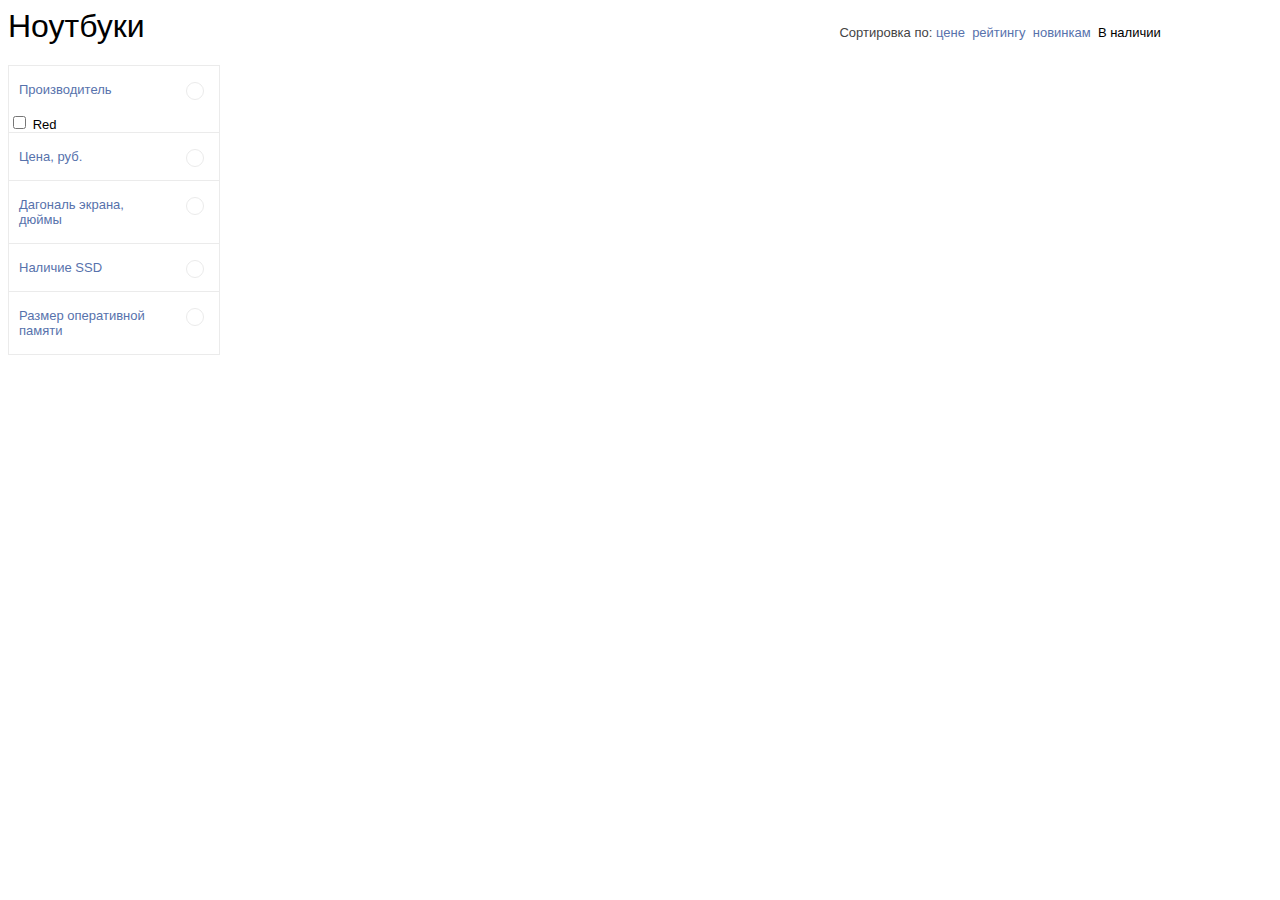
==== laptop.html @ 9df3f919 "1" ====
<!DOCTYPE html>
<html>
  <head>
    <title>
      Ноутбуки
    </title>
    <link href='/style/style.css' rel='stylesheet'>
    <script src='/js/jquery-2.1.4.js'></script>
    <link href='/style/jquery-ui.min.css' rel='stylesheet'>
    <script src='/js/jquery-ui.min.js'></script>
  </head>
  <body class='page'>
    <div class='header'>
      <div class='header__title'>
        Ноутбуки
      </div>
      <div class='sort'>
        <div class='sort__item sort__title'>
          Сортировка по:
        </div>
        <div class='sort__item'>
          <a class='sort__links' href='#'>цене</a>
          <img>
        </div>
        <div class='sort__item'>
          <a class='sort__links' href='#'>рейтингу</a>
          <img>
        </div>
        <div class='sort__item'>
          <a class='sort__links' href='#'>новинкам</a>
          <img>
        </div>
        <div class='sort__item sort__in-stock'>
          В наличии
        </div>
        <div class='sort__item sort__grid'></div>
        <div class='sort__item sort__table'></div>
      </div>
    </div>
    <div class='filter'>
      <div class='filter__item filter__manufacturer'>
        <div class='filter__toggle'>
          <div class='filter__title'>
            Производитель
          </div>
          <div class='filter__arrow'></div>
        </div>
        <div class='filter__body filter__body_show'>
          <form action='#'>
            <input id='test1' type='checkbox'>
            <label for='test1'>Red</label>
          </form>
        </div>
      </div>
      <div class='filter__item filter__price'>
        <div class='filter__toggle'>
          <div class='filter__title'>
            Цена, руб.
          </div>
          <div class='filter__arrow'></div>
        </div>
        <div class='filter__body'></div>
      </div>
      <div class='filter__item filter__display-size'>
        <div class='filter__toggle'>
          <div class='filter__title'>
            Дагональ экрана,
            <br>дюймы</br>
          </div>
          <div class='filter__arrow'></div>
        </div>
        <div class='filter__body'></div>
      </div>
      <div class='filter__item filter__ssd'>
        <div class='filter__toggle'>
          <div class='filter__title'>
            Наличие SSD
          </div>
          <div class='filter__arrow'></div>
        </div>
        <div class='filter__body'></div>
      </div>
      <div class='filter__item filter__ram'>
        <div class='filter__toggle'>
          <div class='filter__title'>
            Размер оперативной
            <br>памяти</br>
          </div>
          <div class='filter__arrow'></div>
        </div>
        <div class='filter__body'></div>
      </div>
    </div>
    <script>
      $( "#date" ).datepicker();
    </script>
  </body>
</html>
---- style/style.css ----
.page {
  max-width: 1160px;
  font-family: Arial, Helvetica, sans-serif;
  font-size: 13px;
}

.header {
  position: relative;
}

.header__title {
  display: inline-block;
  font-size: 32px;
}

.sort {
  display: inline-block;
  position: absolute;
  right: 0;
  bottom: 5px;
}

.sort__item {
  display: inline-block;
}

.sort__title {
  color: #444444;
}

.sort__links {
  color: #5772ac;
  text-decoration: none;
}

.filter {
  border: 1px #ebebeb solid;
  border-bottom: none;
  margin-top: 20px;
  width: 210px;
}

.filter__item {
  border-bottom: 1px #ebebeb solid;
}

.filter__toggle {
  position: relative;
  cursor: pointer;
  padding: 16px 15px 16px 10px;
}

.filter__title {
  color: #5772ac;
  display: inline-block;
}

.filter__arrow {
  height: 16px;
  width: 16px;
  border: 1px #ebebeb solid;
  border-radius: 100%;
  display: inline-block;
  float: right;
}
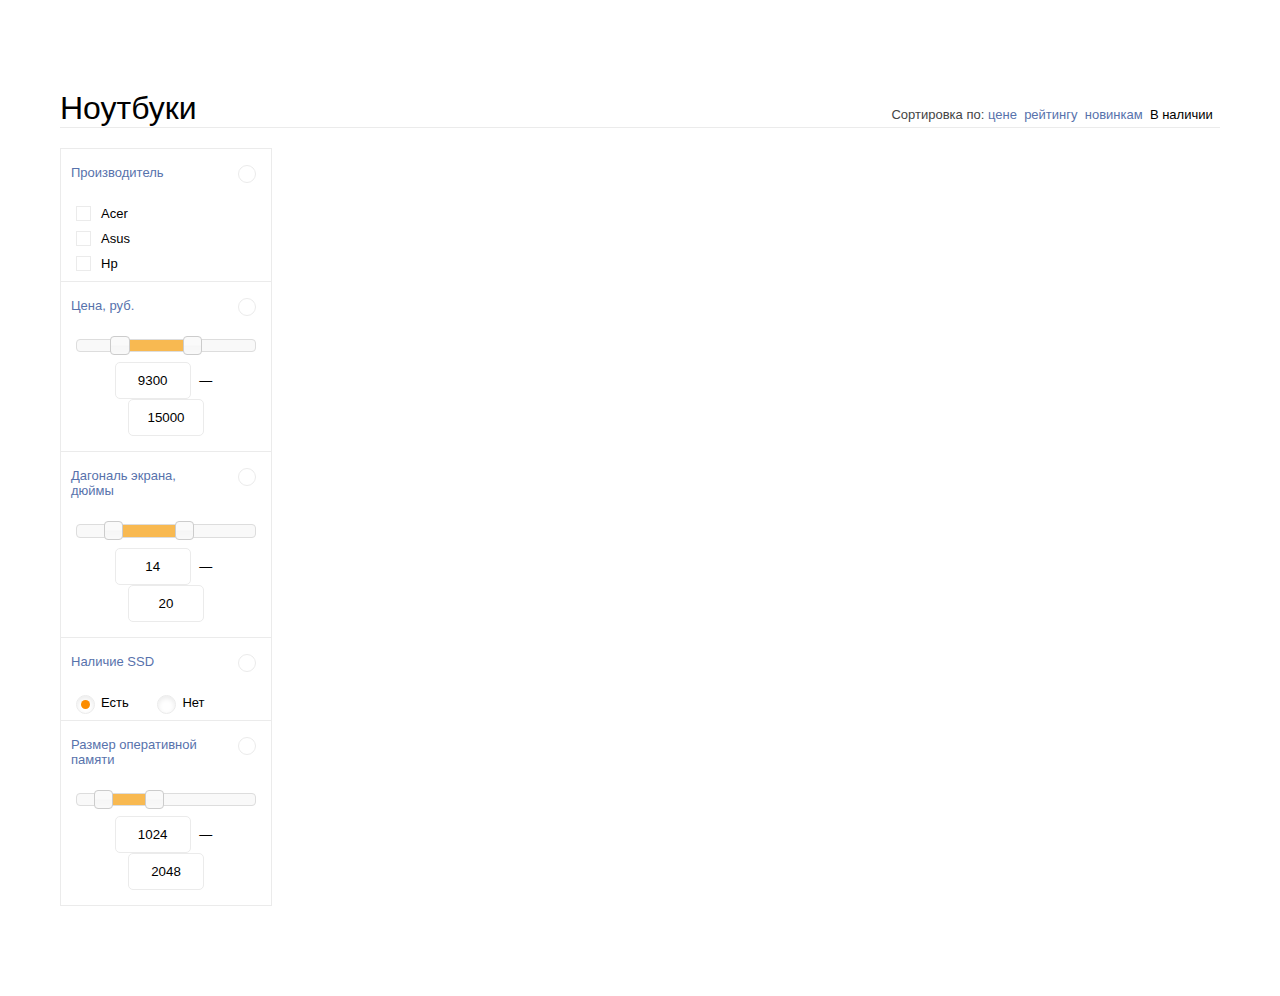
==== commit a716fe92: "Filter: checkboxes, radio, slider" ====
--- a/laptop.html
+++ b/laptop.html
@@ -1,13 +1,14 @@
 <!DOCTYPE html>
 <html>
   <head>
+    <meta charset='utf-8'>
     <title>
       Ноутбуки
     </title>
+    <script src='/js/jquery-2.1.4.js'></script>
+    <script src='/jquery-ui-1.11.4.custom/jquery-ui.min.js'></script>
+    <link href='/jquery-ui-1.11.4.custom/jquery-ui.min.css' rel='stylesheet'>
     <link href='/style/style.css' rel='stylesheet'>
-    <script src='/js/jquery-2.1.4.js'></script>
-    <link href='/style/jquery-ui.min.css' rel='stylesheet'>
-    <script src='/js/jquery-ui.min.js'></script>
   </head>
   <body class='page'>
     <div class='header'>
@@ -37,7 +38,7 @@
         <div class='sort__item sort__table'></div>
       </div>
     </div>
-    <div class='filter'>
+    <form class='filter'>
       <div class='filter__item filter__manufacturer'>
         <div class='filter__toggle'>
           <div class='filter__title'>
@@ -46,10 +47,18 @@
           <div class='filter__arrow'></div>
         </div>
         <div class='filter__body filter__body_show'>
-          <form action='#'>
-            <input id='test1' type='checkbox'>
-            <label for='test1'>Red</label>
-          </form>
+          <div class='checkbox'>
+            <input id='1' type='checkbox'>
+            <label for='1'>Acer</label>
+          </div>
+          <div class='checkbox'>
+            <input id='2' type='checkbox'>
+            <label for='2'>Asus</label>
+          </div>
+          <div class='checkbox'>
+            <input id='3' type='checkbox'>
+            <label for='3'>Hp</label>
+          </div>
         </div>
       </div>
       <div class='filter__item filter__price'>
@@ -59,7 +68,16 @@
           </div>
           <div class='filter__arrow'></div>
         </div>
-        <div class='filter__body'></div>
+        <div class='filter__body'>
+          <div class='slider'>
+            <div class='slider__price'></div>
+            <div class='slider-input'>
+              <input class='slider-input__min price-min' type='text'>
+              <span class='slider-input__divider'>&#8212</span>
+              <input class='slider-input__max price-max' type='text'>
+            </div>
+          </div>
+        </div>
       </div>
       <div class='filter__item filter__display-size'>
         <div class='filter__toggle'>
@@ -69,7 +87,16 @@
           </div>
           <div class='filter__arrow'></div>
         </div>
-        <div class='filter__body'></div>
+        <div class='filter__body'>
+          <div class='slider'>
+            <div class='slider__display-size'></div>
+            <div class='slider-input'>
+              <input class='slider-input__min display-size-min' type='text'>
+              <span class='slider-input__divider'>&#8212</span>
+              <input class='slider-input__min display-size-max' type='text'>
+            </div>
+          </div>
+        </div>
       </div>
       <div class='filter__item filter__ssd'>
         <div class='filter__toggle'>
@@ -78,7 +105,14 @@
           </div>
           <div class='filter__arrow'></div>
         </div>
-        <div class='filter__body'></div>
+        <div class='filter__body'>
+          <div class='radio'>
+            <input checked='checked' id='ssd_yes' name='ssd' type='radio'>
+            <label for='ssd_yes'>Есть</label>
+            <input id='ssd_no' name='ssd' type='radio'>
+            <label for='ssd_no'>Нет</label>
+          </div>
+        </div>
       </div>
       <div class='filter__item filter__ram'>
         <div class='filter__toggle'>
@@ -88,11 +122,18 @@
           </div>
           <div class='filter__arrow'></div>
         </div>
-        <div class='filter__body'></div>
+        <div class='filter__body'>
+          <div class='slider'>
+            <div class='slider__ram'></div>
+            <div class='slider-input'>
+              <input class='slider-input__min ram-min' type='text'>
+              <span class='slider-input__divider'>&#8212</span>
+              <input class='slider-input__min ram-max' type='text'>
+            </div>
+          </div>
+        </div>
       </div>
-    </div>
-    <script>
-      $( "#date" ).datepicker();
-    </script>
+    </form>
+    <script src='/js/filter.js'></script>
   </body>
 </html>
--- a/style/style.css
+++ b/style/style.css
@@ -1,11 +1,14 @@
+@charset "UTF-8";
 .page {
   max-width: 1160px;
   font-family: Arial, Helvetica, sans-serif;
   font-size: 13px;
+  margin: 90px auto;
 }
 
 .header {
   position: relative;
+  border-bottom: 1px #ebebeb solid;
 }
 
 .header__title {
@@ -63,3 +66,115 @@
   display: inline-block;
   float: right;
 }
+
+.checkbox {
+  margin: 10px 15px;
+}
+
+input[type="checkbox"] {
+  display: none;
+}
+
+input[type="checkbox"] + label {
+  cursor: pointer;
+  position: relative;
+  padding-left: 25px;
+}
+
+input[type="checkbox"] + label:before {
+  content: '';
+  border: 1px #ebebeb solid;
+  width: 13px;
+  height: 13px;
+  position: absolute;
+  top: 0;
+  left: 0;
+}
+
+input[type="checkbox"] + label:hover:before {
+  background-color: #eeeeee;
+}
+
+input[type="checkbox"] + label:after {
+  content: '✔';
+  position: absolute;
+  top: -4px;
+  left: 1px;
+  font-size: 16px;
+  color: #cb4837;
+  transition: all 0.2s;
+  opacity: 0;
+  transform: scale(0);
+}
+
+input[type="checkbox"]:checked + label:after {
+  opacity: 1;
+  transform: scale(1);
+}
+
+.radio {
+  margin: 10px 15px;
+}
+
+input[type="radio"] {
+  display: none;
+}
+
+input[type="radio"] + label {
+  cursor: pointer;
+  position: relative;
+  padding-left: 25px;
+  padding-right: 25px;
+}
+
+input[type="radio"] + label:before {
+  content: '';
+  border: 1px #ebebeb solid;
+  width: 17px;
+  height: 17px;
+  border-radius: 100%;
+  position: absolute;
+  top: 0;
+  left: 0;
+  box-shadow: inset 0 2px 5px #ebebeb;
+}
+
+input[type="radio"] + label:after {
+  content: '';
+  width: 9px;
+  height: 9px;
+  border-radius: 100%;
+  position: absolute;
+  background-color: #fb8c00;
+  top: 5px;
+  left: 5px;
+  transition: all 0.2s;
+  opacity: 0;
+  transform: scale(0);
+}
+
+input[type="radio"]:checked + label:after {
+  opacity: 1;
+  transform: scale(1);
+}
+
+.slider {
+  margin: 10px 15px 15px;
+}
+
+.slider-input {
+  margin-top: 10px;
+  text-align: center;
+}
+
+.slider-input__divider {
+  margin: 0 5px;
+}
+
+.slider-input__min, .slider-input__max {
+  width: 70px;
+  height: 33px;
+  text-align: center;
+  border-radius: 5px;
+  border: 1px #ebebeb solid;
+}
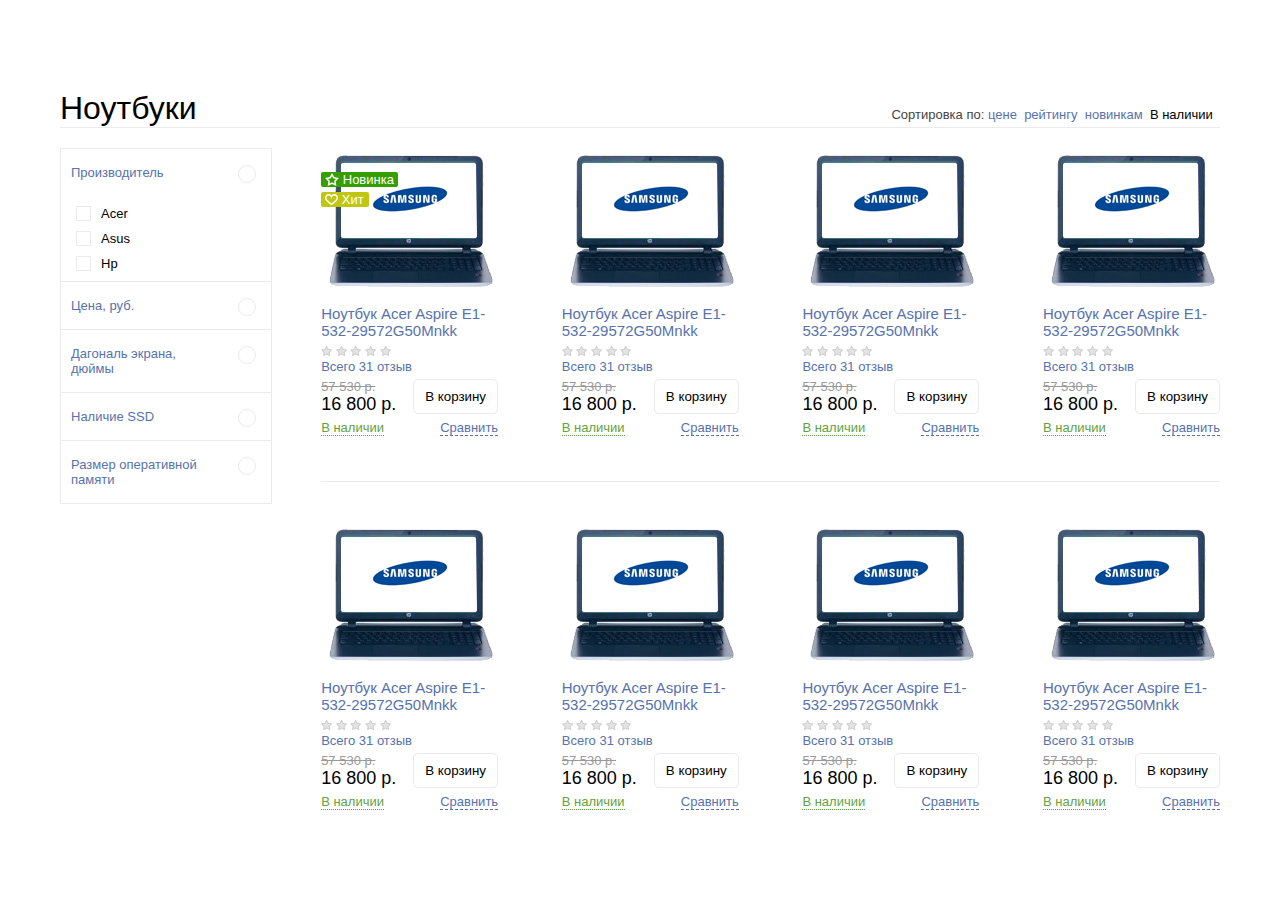
==== commit eb7ce2ef: "Productes" ====
--- a/laptop.html
+++ b/laptop.html
@@ -35,7 +35,7 @@
           В наличии
         </div>
         <div class='sort__item sort__grid'></div>
-        <div class='sort__item sort__table'></div>
+        <div class='sort__item sort__row'></div>
       </div>
     </div>
     <form class='filter'>
@@ -134,6 +134,372 @@
         </div>
       </div>
     </form>
+    <div class='product'>
+      <div class='product__row'>
+        <div class='product-item'>
+          <img src='/img/laptop.png'>
+          <div class='product-item__new'>
+            <img class='new-icon' src='/img/laptop-new-icon.png'>
+            Новинка
+          </div>
+          <div class='product-item__hit'>
+            <img class='hit-icon' src='/img/laptop-hit-icon.png'>
+            Хит
+          </div>
+          <div class='product-item__title'>
+            Ноутбук Acer Aspire E1-532-29572G50Mnkk
+          </div>
+          <div class='product-item__row'>
+            <div class='product-item__rate'>
+              <div class='star-rate'></div>
+              <div class='star-rate'></div>
+              <div class='star-rate'></div>
+              <div class='star-rate'></div>
+              <div class='star-rate'></div>
+            </div>
+            <div class='product-item__total-review'>
+              Всего 31 отзыв
+            </div>
+          </div>
+          <div class='product-item__row'>
+            <div class='product-item-price'>
+              <div class='product-item-price__old'>
+                57 530 р.
+              </div>
+              <div class='product-item-price__new'>
+                16 800 р.
+              </div>
+            </div>
+            <div class='product-item__add-to-cart'>
+              <form>
+                <button class='add-to-cart'>
+                  В корзину
+                </button>
+              </form>
+            </div>
+          </div>
+          <div class='product-item__row'>
+            <div class='product-item__in-sctok'>
+              В наличии
+            </div>
+            <div class='product-item-compare'>
+              <img class='product-item-compare__icon'>
+              <a class='product-item-compare__text' href='#'>Сравнить</a>
+            </div>
+          </div>
+        </div>
+        <div class='product-item'>
+          <img src='/img/laptop.png'>
+          <div class='product-item__title'>
+            Ноутбук Acer Aspire E1-532-29572G50Mnkk
+          </div>
+          <div class='product-item__row'>
+            <div class='product-item__rate'>
+              <div class='star-rate'></div>
+              <div class='star-rate'></div>
+              <div class='star-rate'></div>
+              <div class='star-rate'></div>
+              <div class='star-rate'></div>
+            </div>
+            <div class='product-item__total-review'>
+              Всего 31 отзыв
+            </div>
+          </div>
+          <div class='product-item__row'>
+            <div class='product-item-price'>
+              <div class='product-item-price__old'>
+                57 530 р.
+              </div>
+              <div class='product-item-price__new'>
+                16 800 р.
+              </div>
+            </div>
+            <div class='product-item__add-to-cart'>
+              <form>
+                <button class='add-to-cart'>
+                  В корзину
+                </button>
+              </form>
+            </div>
+          </div>
+          <div class='product-item__row'>
+            <div class='product-item__in-sctok'>
+              В наличии
+            </div>
+            <div class='product-item-compare'>
+              <img class='product-item-compare__icon'>
+              <a class='product-item-compare__text' href='#'>Сравнить</a>
+            </div>
+          </div>
+        </div>
+        <div class='product-item'>
+          <img src='/img/laptop.png'>
+          <div class='product-item__title'>
+            Ноутбук Acer Aspire E1-532-29572G50Mnkk
+          </div>
+          <div class='product-item__row'>
+            <div class='product-item__rate'>
+              <div class='star-rate'></div>
+              <div class='star-rate'></div>
+              <div class='star-rate'></div>
+              <div class='star-rate'></div>
+              <div class='star-rate'></div>
+            </div>
+            <div class='product-item__total-review'>
+              Всего 31 отзыв
+            </div>
+          </div>
+          <div class='product-item__row'>
+            <div class='product-item-price'>
+              <div class='product-item-price__old'>
+                57 530 р.
+              </div>
+              <div class='product-item-price__new'>
+                16 800 р.
+              </div>
+            </div>
+            <div class='product-item__add-to-cart'>
+              <form>
+                <button class='add-to-cart'>
+                  В корзину
+                </button>
+              </form>
+            </div>
+          </div>
+          <div class='product-item__row'>
+            <div class='product-item__in-sctok'>
+              В наличии
+            </div>
+            <div class='product-item-compare'>
+              <img class='product-item-compare__icon'>
+              <a class='product-item-compare__text' href='#'>Сравнить</a>
+            </div>
+          </div>
+        </div>
+        <div class='product-item'>
+          <img src='/img/laptop.png'>
+          <div class='product-item__title'>
+            Ноутбук Acer Aspire E1-532-29572G50Mnkk
+          </div>
+          <div class='product-item__row'>
+            <div class='product-item__rate'>
+              <div class='star-rate'></div>
+              <div class='star-rate'></div>
+              <div class='star-rate'></div>
+              <div class='star-rate'></div>
+              <div class='star-rate'></div>
+            </div>
+            <div class='product-item__total-review'>
+              Всего 31 отзыв
+            </div>
+          </div>
+          <div class='product-item__row'>
+            <div class='product-item-price'>
+              <div class='product-item-price__old'>
+                57 530 р.
+              </div>
+              <div class='product-item-price__new'>
+                16 800 р.
+              </div>
+            </div>
+            <div class='product-item__add-to-cart'>
+              <form>
+                <button class='add-to-cart'>
+                  В корзину
+                </button>
+              </form>
+            </div>
+          </div>
+          <div class='product-item__row'>
+            <div class='product-item__in-sctok'>
+              В наличии
+            </div>
+            <div class='product-item-compare'>
+              <img class='product-item-compare__icon'>
+              <a class='product-item-compare__text' href='#'>Сравнить</a>
+            </div>
+          </div>
+        </div>
+      </div>
+      <div class='product__row-bot'>
+        <div class='product-item'>
+          <img src='/img/laptop.png'>
+          <div class='product-item__title'>
+            Ноутбук Acer Aspire E1-532-29572G50Mnkk
+          </div>
+          <div class='product-item__row'>
+            <div class='product-item__rate'>
+              <div class='star-rate'></div>
+              <div class='star-rate'></div>
+              <div class='star-rate'></div>
+              <div class='star-rate'></div>
+              <div class='star-rate'></div>
+            </div>
+            <div class='product-item__total-review'>
+              Всего 31 отзыв
+            </div>
+          </div>
+          <div class='product-item__row'>
+            <div class='product-item-price'>
+              <div class='product-item-price__old'>
+                57 530 р.
+              </div>
+              <div class='product-item-price__new'>
+                16 800 р.
+              </div>
+            </div>
+            <div class='product-item__add-to-cart'>
+              <form>
+                <button class='add-to-cart'>
+                  В корзину
+                </button>
+              </form>
+            </div>
+          </div>
+          <div class='product-item__row'>
+            <div class='product-item__in-sctok'>
+              В наличии
+            </div>
+            <div class='product-item-compare'>
+              <img class='product-item-compare__icon'>
+              <a class='product-item-compare__text' href='#'>Сравнить</a>
+            </div>
+          </div>
+        </div>
+        <div class='product-item'>
+          <img src='/img/laptop.png'>
+          <div class='product-item__title'>
+            Ноутбук Acer Aspire E1-532-29572G50Mnkk
+          </div>
+          <div class='product-item__row'>
+            <div class='product-item__rate'>
+              <div class='star-rate'></div>
+              <div class='star-rate'></div>
+              <div class='star-rate'></div>
+              <div class='star-rate'></div>
+              <div class='star-rate'></div>
+            </div>
+            <div class='product-item__total-review'>
+              Всего 31 отзыв
+            </div>
+          </div>
+          <div class='product-item__row'>
+            <div class='product-item-price'>
+              <div class='product-item-price__old'>
+                57 530 р.
+              </div>
+              <div class='product-item-price__new'>
+                16 800 р.
+              </div>
+            </div>
+            <div class='product-item__add-to-cart'>
+              <form>
+                <button class='add-to-cart'>
+                  В корзину
+                </button>
+              </form>
+            </div>
+          </div>
+          <div class='product-item__row'>
+            <div class='product-item__in-sctok'>
+              В наличии
+            </div>
+            <div class='product-item-compare'>
+              <img class='product-item-compare__icon'>
+              <a class='product-item-compare__text' href='#'>Сравнить</a>
+            </div>
+          </div>
+        </div>
+        <div class='product-item'>
+          <img src='/img/laptop.png'>
+          <div class='product-item__title'>
+            Ноутбук Acer Aspire E1-532-29572G50Mnkk
+          </div>
+          <div class='product-item__row'>
+            <div class='product-item__rate'>
+              <div class='star-rate'></div>
+              <div class='star-rate'></div>
+              <div class='star-rate'></div>
+              <div class='star-rate'></div>
+              <div class='star-rate'></div>
+            </div>
+            <div class='product-item__total-review'>
+              Всего 31 отзыв
+            </div>
+          </div>
+          <div class='product-item__row'>
+            <div class='product-item-price'>
+              <div class='product-item-price__old'>
+                57 530 р.
+              </div>
+              <div class='product-item-price__new'>
+                16 800 р.
+              </div>
+            </div>
+            <div class='product-item__add-to-cart'>
+              <form>
+                <button class='add-to-cart'>
+                  В корзину
+                </button>
+              </form>
+            </div>
+          </div>
+          <div class='product-item__row'>
+            <div class='product-item__in-sctok'>
+              В наличии
+            </div>
+            <div class='product-item-compare'>
+              <img class='product-item-compare__icon'>
+              <a class='product-item-compare__text' href='#'>Сравнить</a>
+            </div>
+          </div>
+        </div>
+        <div class='product-item'>
+          <img src='/img/laptop.png'>
+          <div class='product-item__title'>
+            Ноутбук Acer Aspire E1-532-29572G50Mnkk
+          </div>
+          <div class='product-item__row'>
+            <div class='product-item__rate'>
+              <div class='star-rate'></div>
+              <div class='star-rate'></div>
+              <div class='star-rate'></div>
+              <div class='star-rate'></div>
+              <div class='star-rate'></div>
+            </div>
+            <div class='product-item__total-review'>
+              Всего 31 отзыв
+            </div>
+          </div>
+          <div class='product-item__row'>
+            <div class='product-item-price'>
+              <div class='product-item-price__old'>
+                57 530 р.
+              </div>
+              <div class='product-item-price__new'>
+                16 800 р.
+              </div>
+            </div>
+            <div class='product-item__add-to-cart'>
+              <form>
+                <button class='add-to-cart'>
+                  В корзину
+                </button>
+              </form>
+            </div>
+          </div>
+          <div class='product-item__row'>
+            <div class='product-item__in-sctok'>
+              В наличии
+            </div>
+            <div class='product-item-compare'>
+              <img class='product-item-compare__icon'>
+              <a class='product-item-compare__text' href='#'>Сравнить</a>
+            </div>
+          </div>
+        </div>
+      </div>
+    </div>
     <script src='/js/filter.js'></script>
   </body>
 </html>
--- a/style/style.css
+++ b/style/style.css
@@ -4,11 +4,13 @@
   font-family: Arial, Helvetica, sans-serif;
   font-size: 13px;
   margin: 90px auto;
+  cursor: default;
 }
 
 .header {
   position: relative;
   border-bottom: 1px #ebebeb solid;
+  margin-bottom: 20px;
 }
 
 .header__title {
@@ -37,10 +39,18 @@
 }
 
 .filter {
+  display: inline-block;
   border: 1px #ebebeb solid;
   border-bottom: none;
-  margin-top: 20px;
   width: 210px;
+}
+
+.filter__body {
+  display: none;
+}
+
+.filter__body_show {
+  display: block;
 }
 
 .filter__item {
@@ -178,3 +188,120 @@
   border-radius: 5px;
   border: 1px #ebebeb solid;
 }
+
+.product {
+  display: inline-block;
+  vertical-align: top;
+  float: right;
+}
+
+.product__row {
+  padding-bottom: 40px;
+  border-bottom: 1px #ebebeb solid;
+}
+
+.product__row-bot {
+  margin-top: 40px;
+}
+
+.product-item {
+  position: relative;
+  width: 177px;
+  display: inline-block;
+}
+
+.product-item:not(:nth-child(1)) {
+  margin-left: 60px;
+}
+
+.new-icon, .hit-icon {
+  margin-left: 4px;
+  vertical-align: middle;
+  top: -1px;
+  position: relative;
+}
+
+.product-item__new {
+  background: #359e00;
+  color: white;
+  border-radius: 2px;
+  width: 77px;
+  position: absolute;
+  top: 24px;
+}
+
+.product-item__hit {
+  background: #c1c710;
+  color: white;
+  border-radius: 2px;
+  width: 48px;
+  position: absolute;
+  top: 44px;
+}
+
+.product-item__title {
+  color: #5772ac;
+  font-size: 15px;
+}
+
+.product-item__row {
+  margin: 5px 0;
+}
+
+.star-rate {
+  display: inline-block;
+  width: 11px;
+  height: 10px;
+  background: url("/img/laptop-star-rate-grey.png");
+}
+
+.star-rate:hover {
+  background: url("/img/laptop-star-rate-gold.png");
+}
+
+.product-item-price {
+  display: inline-block;
+}
+
+.product-item-price__old {
+  color: #999999;
+  text-decoration: line-through;
+}
+
+.product-item-price__new {
+  font-size: 18px;
+}
+
+.product-item__add-to-cart {
+  display: inline-block;
+  float: right;
+}
+
+.add-to-cart {
+  width: 85px;
+  height: 35px;
+  background: #fff;
+  border-radius: 5px;
+  border: 1px #ebebeb solid;
+}
+
+.product-item__total-review {
+  color: #5772ac;
+}
+
+.product-item__in-sctok {
+  color: #64a143;
+  display: inline-block;
+  border-bottom: 1px #64a143 dotted;
+}
+
+.product-item-compare {
+  display: inline-block;
+  float: right;
+}
+
+.product-item-compare__text {
+  color: #5772ac;
+  border-bottom: 1px #5772ac dashed;
+  text-decoration: none;
+}
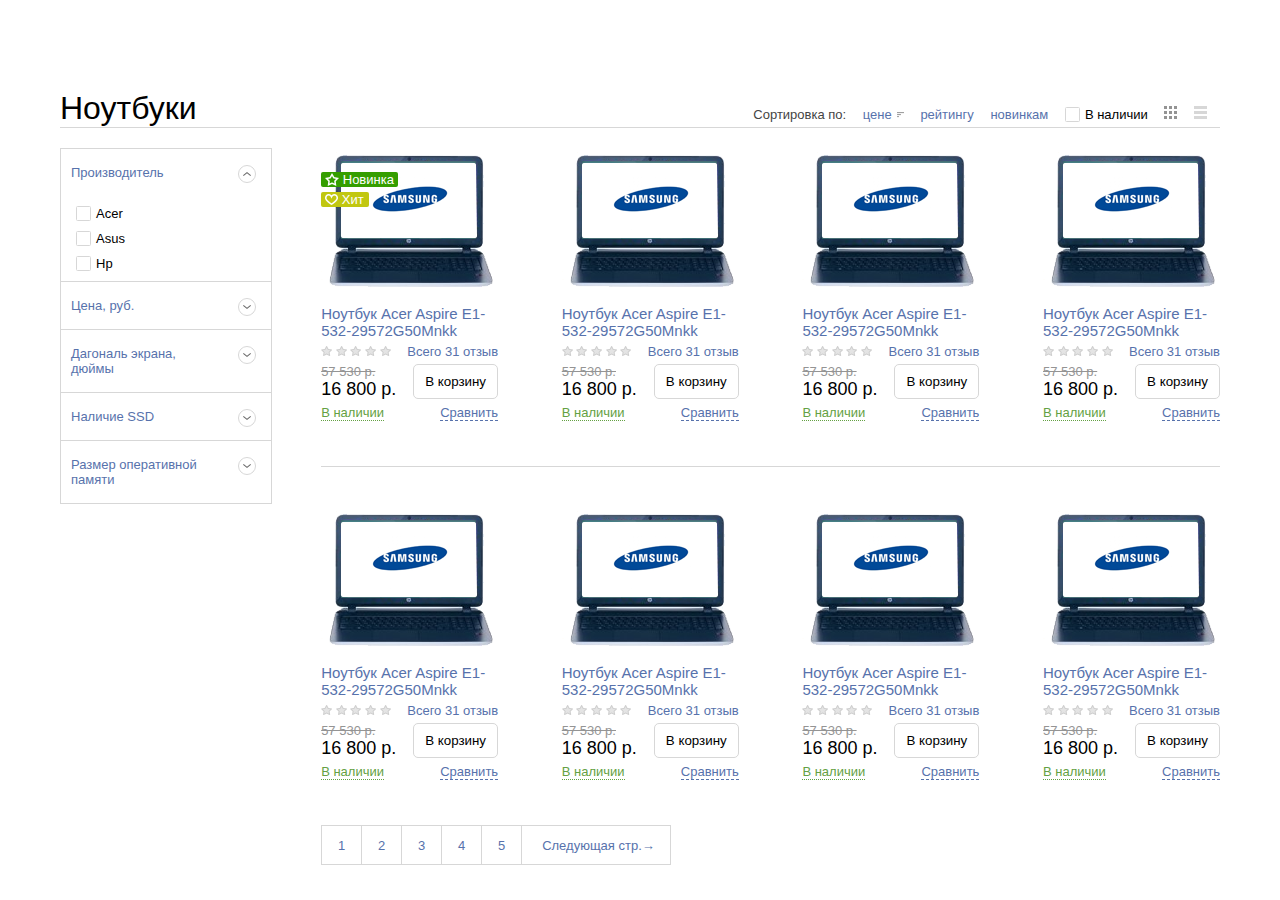
==== commit b5933c6f: "finished laptop" ====
--- a/laptop.html
+++ b/laptop.html
@@ -19,23 +19,25 @@
         <div class='sort__item sort__title'>
           Сортировка по:
         </div>
-        <div class='sort__item'>
+        <div class='sort__item sort__item-active'>
           <a class='sort__links' href='#'>цене</a>
-          <img>
         </div>
         <div class='sort__item'>
           <a class='sort__links' href='#'>рейтингу</a>
-          <img>
         </div>
         <div class='sort__item'>
           <a class='sort__links' href='#'>новинкам</a>
-          <img>
         </div>
         <div class='sort__item sort__in-stock'>
-          В наличии
-        </div>
-        <div class='sort__item sort__grid'></div>
-        <div class='sort__item sort__row'></div>
+          <input id='in-stock' type='checkbox'>
+          <label for='in-stock'>В наличии</label>
+        </div>
+        <div class='sort__item sort__grid'>
+          <img src='/img/laptop-view-grid-grey.png'>
+        </div>
+        <div class='sort__item sort__row'>
+          <img src='/img/laptop-view-row-grey.png'>
+        </div>
       </div>
     </div>
     <form class='filter'>
@@ -44,7 +46,7 @@
           <div class='filter__title'>
             Производитель
           </div>
-          <div class='filter__arrow'></div>
+          <div class='filter__arrow filter__arrow-up'></div>
         </div>
         <div class='filter__body filter__body_show'>
           <div class='checkbox'>
@@ -158,139 +160,139 @@
               <div class='star-rate'></div>
             </div>
             <div class='product-item__total-review'>
-              Всего 31 отзыв
-            </div>
-          </div>
-          <div class='product-item__row'>
-            <div class='product-item-price'>
-              <div class='product-item-price__old'>
-                57 530 р.
-              </div>
-              <div class='product-item-price__new'>
-                16 800 р.
-              </div>
-            </div>
-            <div class='product-item__add-to-cart'>
-              <form>
-                <button class='add-to-cart'>
-                  В корзину
-                </button>
-              </form>
-            </div>
-          </div>
-          <div class='product-item__row'>
-            <div class='product-item__in-sctok'>
-              В наличии
-            </div>
-            <div class='product-item-compare'>
-              <img class='product-item-compare__icon'>
-              <a class='product-item-compare__text' href='#'>Сравнить</a>
-            </div>
-          </div>
-        </div>
-        <div class='product-item'>
-          <img src='/img/laptop.png'>
-          <div class='product-item__title'>
-            Ноутбук Acer Aspire E1-532-29572G50Mnkk
-          </div>
-          <div class='product-item__row'>
-            <div class='product-item__rate'>
-              <div class='star-rate'></div>
-              <div class='star-rate'></div>
-              <div class='star-rate'></div>
-              <div class='star-rate'></div>
-              <div class='star-rate'></div>
-            </div>
-            <div class='product-item__total-review'>
-              Всего 31 отзыв
-            </div>
-          </div>
-          <div class='product-item__row'>
-            <div class='product-item-price'>
-              <div class='product-item-price__old'>
-                57 530 р.
-              </div>
-              <div class='product-item-price__new'>
-                16 800 р.
-              </div>
-            </div>
-            <div class='product-item__add-to-cart'>
-              <form>
-                <button class='add-to-cart'>
-                  В корзину
-                </button>
-              </form>
-            </div>
-          </div>
-          <div class='product-item__row'>
-            <div class='product-item__in-sctok'>
-              В наличии
-            </div>
-            <div class='product-item-compare'>
-              <img class='product-item-compare__icon'>
-              <a class='product-item-compare__text' href='#'>Сравнить</a>
-            </div>
-          </div>
-        </div>
-        <div class='product-item'>
-          <img src='/img/laptop.png'>
-          <div class='product-item__title'>
-            Ноутбук Acer Aspire E1-532-29572G50Mnkk
-          </div>
-          <div class='product-item__row'>
-            <div class='product-item__rate'>
-              <div class='star-rate'></div>
-              <div class='star-rate'></div>
-              <div class='star-rate'></div>
-              <div class='star-rate'></div>
-              <div class='star-rate'></div>
-            </div>
-            <div class='product-item__total-review'>
-              Всего 31 отзыв
-            </div>
-          </div>
-          <div class='product-item__row'>
-            <div class='product-item-price'>
-              <div class='product-item-price__old'>
-                57 530 р.
-              </div>
-              <div class='product-item-price__new'>
-                16 800 р.
-              </div>
-            </div>
-            <div class='product-item__add-to-cart'>
-              <form>
-                <button class='add-to-cart'>
-                  В корзину
-                </button>
-              </form>
-            </div>
-          </div>
-          <div class='product-item__row'>
-            <div class='product-item__in-sctok'>
-              В наличии
-            </div>
-            <div class='product-item-compare'>
-              <img class='product-item-compare__icon'>
-              <a class='product-item-compare__text' href='#'>Сравнить</a>
-            </div>
-          </div>
-        </div>
-        <div class='product-item'>
-          <img src='/img/laptop.png'>
-          <div class='product-item__title'>
-            Ноутбук Acer Aspire E1-532-29572G50Mnkk
-          </div>
-          <div class='product-item__row'>
-            <div class='product-item__rate'>
-              <div class='star-rate'></div>
-              <div class='star-rate'></div>
-              <div class='star-rate'></div>
-              <div class='star-rate'></div>
-              <div class='star-rate'></div>
-            </div>
-            <div class='product-item__total-review'>
-              Всего 31 отзыв
+              <a class='product-item__total-review' href='#'>Всего 31 отзыв</a>
+            </div>
+          </div>
+          <div class='product-item__row'>
+            <div class='product-item-price'>
+              <div class='product-item-price__old'>
+                57 530 р.
+              </div>
+              <div class='product-item-price__new'>
+                16 800 р.
+              </div>
+            </div>
+            <div class='product-item__add-to-cart'>
+              <form>
+                <button class='add-to-cart'>
+                  В корзину
+                </button>
+              </form>
+            </div>
+          </div>
+          <div class='product-item__row'>
+            <div class='product-item__in-sctok'>
+              В наличии
+            </div>
+            <div class='product-item-compare'>
+              <img class='product-item-compare__icon'>
+              <a class='product-item-compare__text' href='#'>Сравнить</a>
+            </div>
+          </div>
+        </div>
+        <div class='product-item'>
+          <img src='/img/laptop.png'>
+          <div class='product-item__title'>
+            Ноутбук Acer Aspire E1-532-29572G50Mnkk
+          </div>
+          <div class='product-item__row'>
+            <div class='product-item__rate'>
+              <div class='star-rate'></div>
+              <div class='star-rate'></div>
+              <div class='star-rate'></div>
+              <div class='star-rate'></div>
+              <div class='star-rate'></div>
+            </div>
+            <div class='product-item__total-review'>
+              <a class='product-item__total-review' href='#'>Всего 31 отзыв</a>
+            </div>
+          </div>
+          <div class='product-item__row'>
+            <div class='product-item-price'>
+              <div class='product-item-price__old'>
+                57 530 р.
+              </div>
+              <div class='product-item-price__new'>
+                16 800 р.
+              </div>
+            </div>
+            <div class='product-item__add-to-cart'>
+              <form>
+                <button class='add-to-cart'>
+                  В корзину
+                </button>
+              </form>
+            </div>
+          </div>
+          <div class='product-item__row'>
+            <div class='product-item__in-sctok'>
+              В наличии
+            </div>
+            <div class='product-item-compare'>
+              <img class='product-item-compare__icon'>
+              <a class='product-item-compare__text' href='#'>Сравнить</a>
+            </div>
+          </div>
+        </div>
+        <div class='product-item'>
+          <img src='/img/laptop.png'>
+          <div class='product-item__title'>
+            Ноутбук Acer Aspire E1-532-29572G50Mnkk
+          </div>
+          <div class='product-item__row'>
+            <div class='product-item__rate'>
+              <div class='star-rate'></div>
+              <div class='star-rate'></div>
+              <div class='star-rate'></div>
+              <div class='star-rate'></div>
+              <div class='star-rate'></div>
+            </div>
+            <div class='product-item__total-review'>
+              <a class='product-item__total-review' href='#'>Всего 31 отзыв</a>
+            </div>
+          </div>
+          <div class='product-item__row'>
+            <div class='product-item-price'>
+              <div class='product-item-price__old'>
+                57 530 р.
+              </div>
+              <div class='product-item-price__new'>
+                16 800 р.
+              </div>
+            </div>
+            <div class='product-item__add-to-cart'>
+              <form>
+                <button class='add-to-cart'>
+                  В корзину
+                </button>
+              </form>
+            </div>
+          </div>
+          <div class='product-item__row'>
+            <div class='product-item__in-sctok'>
+              В наличии
+            </div>
+            <div class='product-item-compare'>
+              <img class='product-item-compare__icon'>
+              <a class='product-item-compare__text' href='#'>Сравнить</a>
+            </div>
+          </div>
+        </div>
+        <div class='product-item'>
+          <img src='/img/laptop.png'>
+          <div class='product-item__title'>
+            Ноутбук Acer Aspire E1-532-29572G50Mnkk
+          </div>
+          <div class='product-item__row'>
+            <div class='product-item__rate'>
+              <div class='star-rate'></div>
+              <div class='star-rate'></div>
+              <div class='star-rate'></div>
+              <div class='star-rate'></div>
+              <div class='star-rate'></div>
+            </div>
+            <div class='product-item__total-review'>
+              <a class='product-item__total-review' href='#'>Всего 31 отзыв</a>
             </div>
           </div>
           <div class='product-item__row'>
@@ -336,168 +338,188 @@
               <div class='star-rate'></div>
             </div>
             <div class='product-item__total-review'>
-              Всего 31 отзыв
-            </div>
-          </div>
-          <div class='product-item__row'>
-            <div class='product-item-price'>
-              <div class='product-item-price__old'>
-                57 530 р.
-              </div>
-              <div class='product-item-price__new'>
-                16 800 р.
-              </div>
-            </div>
-            <div class='product-item__add-to-cart'>
-              <form>
-                <button class='add-to-cart'>
-                  В корзину
-                </button>
-              </form>
-            </div>
-          </div>
-          <div class='product-item__row'>
-            <div class='product-item__in-sctok'>
-              В наличии
-            </div>
-            <div class='product-item-compare'>
-              <img class='product-item-compare__icon'>
-              <a class='product-item-compare__text' href='#'>Сравнить</a>
-            </div>
-          </div>
-        </div>
-        <div class='product-item'>
-          <img src='/img/laptop.png'>
-          <div class='product-item__title'>
-            Ноутбук Acer Aspire E1-532-29572G50Mnkk
-          </div>
-          <div class='product-item__row'>
-            <div class='product-item__rate'>
-              <div class='star-rate'></div>
-              <div class='star-rate'></div>
-              <div class='star-rate'></div>
-              <div class='star-rate'></div>
-              <div class='star-rate'></div>
-            </div>
-            <div class='product-item__total-review'>
-              Всего 31 отзыв
-            </div>
-          </div>
-          <div class='product-item__row'>
-            <div class='product-item-price'>
-              <div class='product-item-price__old'>
-                57 530 р.
-              </div>
-              <div class='product-item-price__new'>
-                16 800 р.
-              </div>
-            </div>
-            <div class='product-item__add-to-cart'>
-              <form>
-                <button class='add-to-cart'>
-                  В корзину
-                </button>
-              </form>
-            </div>
-          </div>
-          <div class='product-item__row'>
-            <div class='product-item__in-sctok'>
-              В наличии
-            </div>
-            <div class='product-item-compare'>
-              <img class='product-item-compare__icon'>
-              <a class='product-item-compare__text' href='#'>Сравнить</a>
-            </div>
-          </div>
-        </div>
-        <div class='product-item'>
-          <img src='/img/laptop.png'>
-          <div class='product-item__title'>
-            Ноутбук Acer Aspire E1-532-29572G50Mnkk
-          </div>
-          <div class='product-item__row'>
-            <div class='product-item__rate'>
-              <div class='star-rate'></div>
-              <div class='star-rate'></div>
-              <div class='star-rate'></div>
-              <div class='star-rate'></div>
-              <div class='star-rate'></div>
-            </div>
-            <div class='product-item__total-review'>
-              Всего 31 отзыв
-            </div>
-          </div>
-          <div class='product-item__row'>
-            <div class='product-item-price'>
-              <div class='product-item-price__old'>
-                57 530 р.
-              </div>
-              <div class='product-item-price__new'>
-                16 800 р.
-              </div>
-            </div>
-            <div class='product-item__add-to-cart'>
-              <form>
-                <button class='add-to-cart'>
-                  В корзину
-                </button>
-              </form>
-            </div>
-          </div>
-          <div class='product-item__row'>
-            <div class='product-item__in-sctok'>
-              В наличии
-            </div>
-            <div class='product-item-compare'>
-              <img class='product-item-compare__icon'>
-              <a class='product-item-compare__text' href='#'>Сравнить</a>
-            </div>
-          </div>
-        </div>
-        <div class='product-item'>
-          <img src='/img/laptop.png'>
-          <div class='product-item__title'>
-            Ноутбук Acer Aspire E1-532-29572G50Mnkk
-          </div>
-          <div class='product-item__row'>
-            <div class='product-item__rate'>
-              <div class='star-rate'></div>
-              <div class='star-rate'></div>
-              <div class='star-rate'></div>
-              <div class='star-rate'></div>
-              <div class='star-rate'></div>
-            </div>
-            <div class='product-item__total-review'>
-              Всего 31 отзыв
-            </div>
-          </div>
-          <div class='product-item__row'>
-            <div class='product-item-price'>
-              <div class='product-item-price__old'>
-                57 530 р.
-              </div>
-              <div class='product-item-price__new'>
-                16 800 р.
-              </div>
-            </div>
-            <div class='product-item__add-to-cart'>
-              <form>
-                <button class='add-to-cart'>
-                  В корзину
-                </button>
-              </form>
-            </div>
-          </div>
-          <div class='product-item__row'>
-            <div class='product-item__in-sctok'>
-              В наличии
-            </div>
-            <div class='product-item-compare'>
-              <img class='product-item-compare__icon'>
-              <a class='product-item-compare__text' href='#'>Сравнить</a>
-            </div>
-          </div>
-        </div>
+              <a class='product-item__total-review' href='#'>Всего 31 отзыв</a>
+            </div>
+          </div>
+          <div class='product-item__row'>
+            <div class='product-item-price'>
+              <div class='product-item-price__old'>
+                57 530 р.
+              </div>
+              <div class='product-item-price__new'>
+                16 800 р.
+              </div>
+            </div>
+            <div class='product-item__add-to-cart'>
+              <form>
+                <button class='add-to-cart'>
+                  В корзину
+                </button>
+              </form>
+            </div>
+          </div>
+          <div class='product-item__row'>
+            <div class='product-item__in-sctok'>
+              В наличии
+            </div>
+            <div class='product-item-compare'>
+              <img class='product-item-compare__icon'>
+              <a class='product-item-compare__text' href='#'>Сравнить</a>
+            </div>
+          </div>
+        </div>
+        <div class='product-item'>
+          <img src='/img/laptop.png'>
+          <div class='product-item__title'>
+            Ноутбук Acer Aspire E1-532-29572G50Mnkk
+          </div>
+          <div class='product-item__row'>
+            <div class='product-item__rate'>
+              <div class='star-rate'></div>
+              <div class='star-rate'></div>
+              <div class='star-rate'></div>
+              <div class='star-rate'></div>
+              <div class='star-rate'></div>
+            </div>
+            <div class='product-item__total-review'>
+              <a class='product-item__total-review' href='#'>Всего 31 отзыв</a>
+            </div>
+          </div>
+          <div class='product-item__row'>
+            <div class='product-item-price'>
+              <div class='product-item-price__old'>
+                57 530 р.
+              </div>
+              <div class='product-item-price__new'>
+                16 800 р.
+              </div>
+            </div>
+            <div class='product-item__add-to-cart'>
+              <form>
+                <button class='add-to-cart'>
+                  В корзину
+                </button>
+              </form>
+            </div>
+          </div>
+          <div class='product-item__row'>
+            <div class='product-item__in-sctok'>
+              В наличии
+            </div>
+            <div class='product-item-compare'>
+              <img class='product-item-compare__icon'>
+              <a class='product-item-compare__text' href='#'>Сравнить</a>
+            </div>
+          </div>
+        </div>
+        <div class='product-item'>
+          <img src='/img/laptop.png'>
+          <div class='product-item__title'>
+            Ноутбук Acer Aspire E1-532-29572G50Mnkk
+          </div>
+          <div class='product-item__row'>
+            <div class='product-item__rate'>
+              <div class='star-rate'></div>
+              <div class='star-rate'></div>
+              <div class='star-rate'></div>
+              <div class='star-rate'></div>
+              <div class='star-rate'></div>
+            </div>
+            <div class='product-item__total-review'>
+              <a class='product-item__total-review' href='#'>Всего 31 отзыв</a>
+            </div>
+          </div>
+          <div class='product-item__row'>
+            <div class='product-item-price'>
+              <div class='product-item-price__old'>
+                57 530 р.
+              </div>
+              <div class='product-item-price__new'>
+                16 800 р.
+              </div>
+            </div>
+            <div class='product-item__add-to-cart'>
+              <form>
+                <button class='add-to-cart'>
+                  В корзину
+                </button>
+              </form>
+            </div>
+          </div>
+          <div class='product-item__row'>
+            <div class='product-item__in-sctok'>
+              В наличии
+            </div>
+            <div class='product-item-compare'>
+              <img class='product-item-compare__icon'>
+              <a class='product-item-compare__text' href='#'>Сравнить</a>
+            </div>
+          </div>
+        </div>
+        <div class='product-item'>
+          <img src='/img/laptop.png'>
+          <div class='product-item__title'>
+            Ноутбук Acer Aspire E1-532-29572G50Mnkk
+          </div>
+          <div class='product-item__row'>
+            <div class='product-item__rate'>
+              <div class='star-rate'></div>
+              <div class='star-rate'></div>
+              <div class='star-rate'></div>
+              <div class='star-rate'></div>
+              <div class='star-rate'></div>
+            </div>
+            <div class='product-item__total-review'>
+              <a class='product-item__total-review' href='#'>Всего 31 отзыв</a>
+            </div>
+          </div>
+          <div class='product-item__row'>
+            <div class='product-item-price'>
+              <div class='product-item-price__old'>
+                57 530 р.
+              </div>
+              <div class='product-item-price__new'>
+                16 800 р.
+              </div>
+            </div>
+            <div class='product-item__add-to-cart'>
+              <form>
+                <button class='add-to-cart'>
+                  В корзину
+                </button>
+              </form>
+            </div>
+          </div>
+          <div class='product-item__row'>
+            <div class='product-item__in-sctok'>
+              В наличии
+            </div>
+            <div class='product-item-compare'>
+              <img class='product-item-compare__icon'>
+              <a class='product-item-compare__text' href='#'>Сравнить</a>
+            </div>
+          </div>
+        </div>
+      </div>
+      <div class='pagination'>
+        <a class='pagination__item' href='#'>
+          1
+        </a>
+        <a class='pagination__item' href='#'>
+          2
+        </a>
+        <a class='pagination__item' href='#'>
+          3
+        </a>
+        <a class='pagination__item' href='#'>
+          4
+        </a>
+        <a class='pagination__item' href='#'>
+          5
+        </a>
+        <a class='pagination__item next-page' href='#'>
+          Следующая стр.→
+        </a>
       </div>
     </div>
     <script src='/js/filter.js'></script>
--- a/style/style.css
+++ b/style/style.css
@@ -9,7 +9,7 @@
 
 .header {
   position: relative;
-  border-bottom: 1px #ebebeb solid;
+  border-bottom: 1px #d7d7d7 solid;
   margin-bottom: 20px;
 }
 
@@ -27,6 +27,13 @@
 
 .sort__item {
   display: inline-block;
+  margin-right: 13px;
+}
+
+.sort__item-active a {
+  padding-right: 12px;
+  background: url(/img/laptop-sort-grey.png) no-repeat;
+  background-position: 100% 50%;
 }
 
 .sort__title {
@@ -38,23 +45,19 @@
   text-decoration: none;
 }
 
+.sort__grid, .sort__row {
+  cursor: pointer;
+}
+
 .filter {
   display: inline-block;
-  border: 1px #ebebeb solid;
+  border: 1px #d7d7d7 solid;
   border-bottom: none;
   width: 210px;
 }
 
-.filter__body {
-  display: none;
-}
-
-.filter__body_show {
-  display: block;
-}
-
 .filter__item {
-  border-bottom: 1px #ebebeb solid;
+  border-bottom: 1px #d7d7d7 solid;
 }
 
 .filter__toggle {
@@ -71,10 +74,26 @@
 .filter__arrow {
   height: 16px;
   width: 16px;
-  border: 1px #ebebeb solid;
+  border: 1px #d7d7d7 solid;
   border-radius: 100%;
   display: inline-block;
   float: right;
+  background: url("/img/laptop-filter-toggle-arrow.png") no-repeat;
+  background-position: 50%;
+  transform: rotate(-180deg);
+  transition: .4s;
+}
+
+.filter__arrow-up {
+  transform: rotate(-360deg);
+}
+
+.filter__body {
+  display: none;
+}
+
+.filter__body_show {
+  display: block;
 }
 
 .checkbox {
@@ -88,12 +107,13 @@
 input[type="checkbox"] + label {
   cursor: pointer;
   position: relative;
-  padding-left: 25px;
+  padding-left: 20px;
 }
 
 input[type="checkbox"] + label:before {
   content: '';
-  border: 1px #ebebeb solid;
+  border: 1px #d7d7d7 solid;
+  border-radius: 1.5px;
   width: 13px;
   height: 13px;
   position: absolute;
@@ -102,7 +122,7 @@
 }
 
 input[type="checkbox"] + label:hover:before {
-  background-color: #eeeeee;
+  background-color: #d7d7d7;
 }
 
 input[type="checkbox"] + label:after {
@@ -139,14 +159,14 @@
 
 input[type="radio"] + label:before {
   content: '';
-  border: 1px #ebebeb solid;
+  border: 1px #d7d7d7 solid;
   width: 17px;
   height: 17px;
   border-radius: 100%;
   position: absolute;
   top: 0;
   left: 0;
-  box-shadow: inset 0 2px 5px #ebebeb;
+  box-shadow: inset 0 2px 5px #d7d7d7;
 }
 
 input[type="radio"] + label:after {
@@ -186,7 +206,29 @@
   height: 33px;
   text-align: center;
   border-radius: 5px;
-  border: 1px #ebebeb solid;
+  border: 1px #d7d7d7 solid;
+}
+
+.ui-slider-horizontal .ui-slider-handle {
+  border-radius: 100%;
+  border: 2px #fb8c00 solid;
+  width: 6px;
+  height: 6px;
+  top: -0.2em;
+}
+
+.ui-slider-horizontal {
+  height: 4px;
+}
+
+.ui-widget-content {
+  background-color: #d7d7d7;
+  box-shadow: inset 0px 1px 1px 0px rgba(0, 0, 0, 0.09);
+  border: none;
+}
+
+.ui-widget-header {
+  background-image: url(/img/laptop-slider-background.png);
 }
 
 .product {
@@ -197,7 +239,7 @@
 
 .product__row {
   padding-bottom: 40px;
-  border-bottom: 1px #ebebeb solid;
+  border-bottom: 1px #d7d7d7 solid;
 }
 
 .product__row-bot {
@@ -248,6 +290,10 @@
   margin: 5px 0;
 }
 
+.product-item__rate {
+  display: inline-block;
+}
+
 .star-rate {
   display: inline-block;
   width: 11px;
@@ -259,12 +305,19 @@
   background: url("/img/laptop-star-rate-gold.png");
 }
 
+.product-item__total-review {
+  color: #5772ac;
+  display: inline-block;
+  float: right;
+  text-decoration: none;
+}
+
 .product-item-price {
   display: inline-block;
 }
 
 .product-item-price__old {
-  color: #999999;
+  color: #949494;
   text-decoration: line-through;
 }
 
@@ -282,11 +335,7 @@
   height: 35px;
   background: #fff;
   border-radius: 5px;
-  border: 1px #ebebeb solid;
-}
-
-.product-item__total-review {
-  color: #5772ac;
+  border: 1px #d7d7d7 solid;
 }
 
 .product-item__in-sctok {
@@ -305,3 +354,35 @@
   border-bottom: 1px #5772ac dashed;
   text-decoration: none;
 }
+
+.pagination {
+  margin-top: 40px;
+  border-right: none;
+}
+
+.pagination__item {
+  box-sizing: border-box;
+  vertical-align: middle;
+  display: inline-block;
+  width: 40px;
+  height: 40px;
+  border-left: 1px #d7d7d7 solid;
+  border-top: 1px #d7d7d7 solid;
+  border-bottom: 1px #d7d7d7 solid;
+  text-align: center;
+  padding-top: 12px;
+  text-decoration: none;
+  float: left;
+  color: #5772ac;
+}
+
+.pagination__item:hover {
+  background: #d7d7d7;
+}
+
+.next-page {
+  width: auto;
+  border-right: 1px #d7d7d7 solid;
+  padding-left: 20px;
+  padding-right: 15px;
+}
